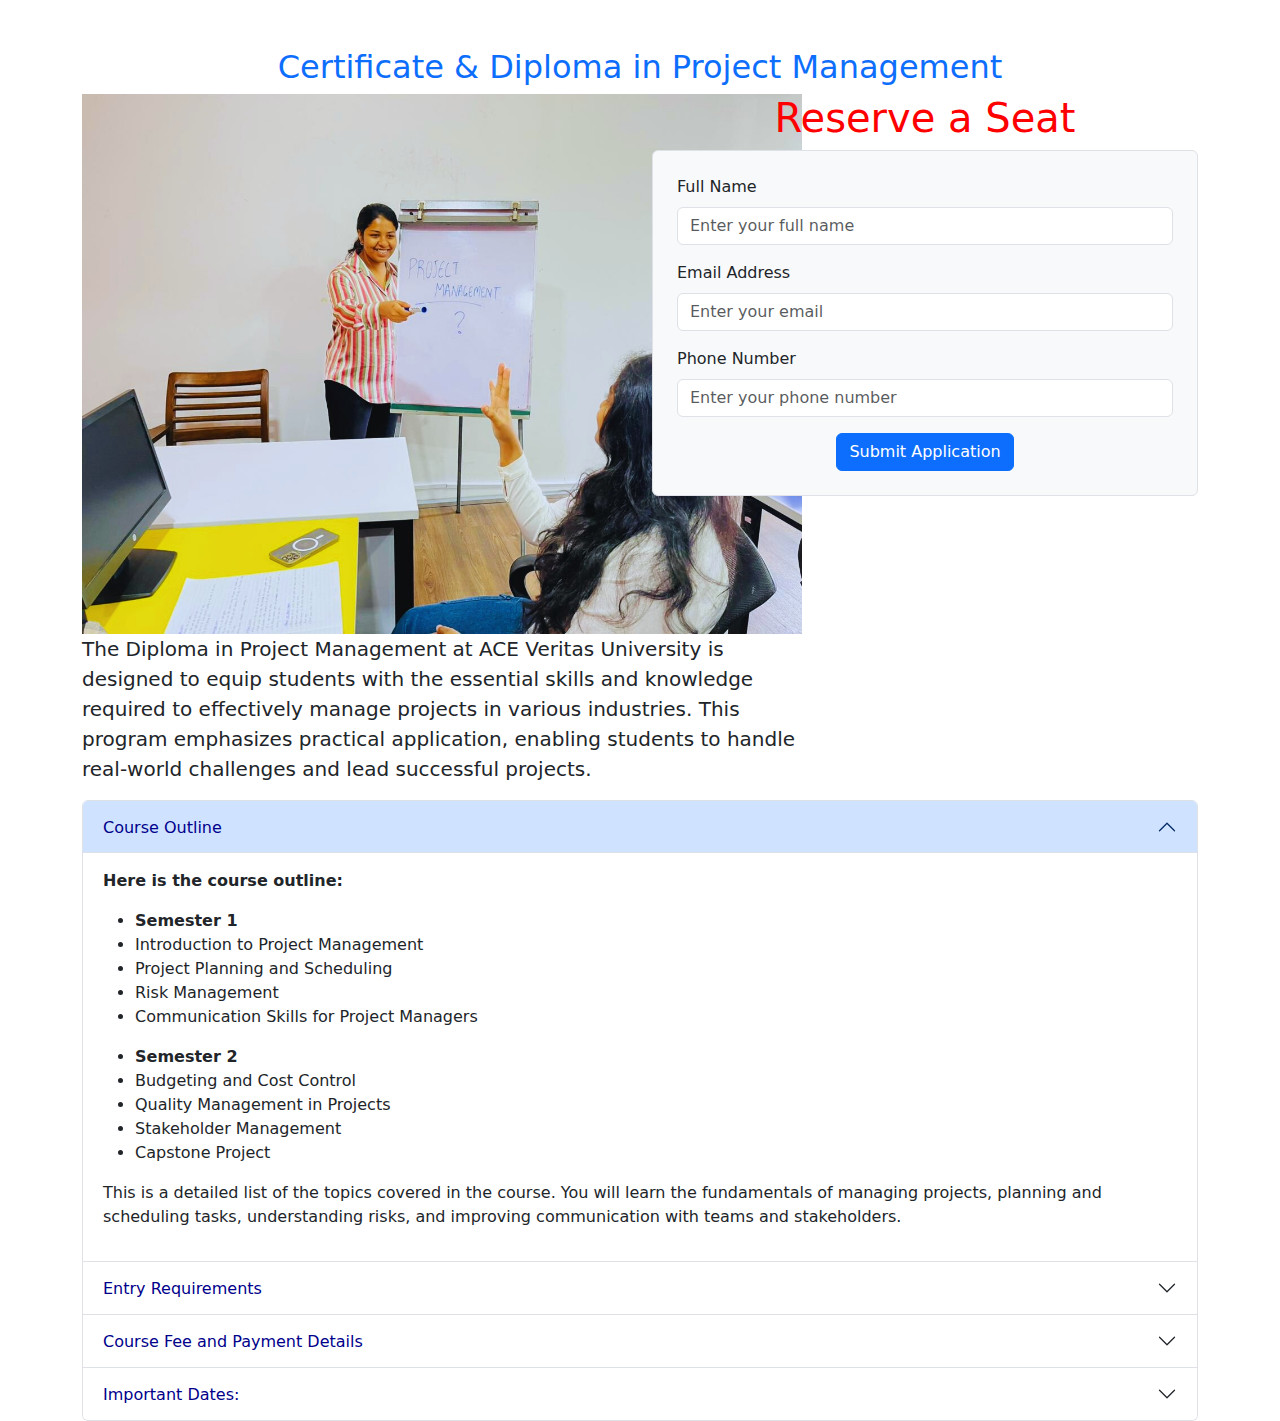
==== apply-certificate-diplome.html @ ae1cadb3 "d" ====
<!DOCTYPE html>
<html lang="en">
<head>
    <meta charset="UTF-8">
    <meta name="viewport" content="width=device-width, initial-scale=1">
    <title>Apply Now</title>
    <!-- Bootstrap CSS -->
    <link href="https://cdn.jsdelivr.net/npm/bootstrap@5.3.0/dist/css/bootstrap.min.css" rel="stylesheet">
</head>
<body>

<div class="container mt-5">
    <h2 class="text-primary" style="text-align: center;">Certificate & Diploma in Project Management</h2>
    <div class="row">
        <!-- Left Column for Text -->
        <div class="col-md-6 d-flex align-items-center">
            <div>
                
                <img style="height: 60vh;" src="./images/Certificate & Diploma in Project Management.jpg">
                <p class="lead">The Diploma in Project Management at ACE Veritas University is designed to equip students with the essential skills and knowledge required to effectively manage projects in various industries. This program emphasizes practical application, enabling students to handle real-world challenges and lead successful projects.</p>
            </div>
        </div>

        <!-- Right Column for Form -->
        <div class="col-md-6">
            <h1 style="text-align: center; color: red">Reserve a Seat</h1>
            <form action="submit_application.php" method="POST" class="p-4 border rounded bg-light">
                <!-- Full Name -->
                <div class="mb-3">
                    <label for="name" class="form-label">Full Name</label>
                    <input type="text" class="form-control" id="name" name="name" placeholder="Enter your full name" required>
                </div>

                <!-- Email -->
                <div class="mb-3">
                    <label for="email" class="form-label">Email Address</label>
                    <input type="email" class="form-control" id="email" name="email" placeholder="Enter your email" required>
                </div>

                <!-- Phone -->
                <div class="mb-3">
                    <label for="phone" class="form-label">Phone Number</label>
                    <input type="tel" class="form-control" id="phone" name="phone" placeholder="Enter your phone number" required>
                </div>

                <!-- Submit Button -->
                <div class="text-center">
                    <button type="submit" class="btn btn-primary">Submit Application</button>
                </div>
            </form>
        </div>
    </div>
    <div class="accordion" id="accordionExample">
        <div class="accordion-item">
          <h2 class="accordion-header">
            <button style="color: darkblue;" class="accordion-button" type="button" data-bs-toggle="collapse" data-bs-target="#collapseOne" aria-expanded="true" aria-controls="collapseOne">
                Course Outline 
            </button>
          </h2>
          <div id="collapseOne" class="accordion-collapse collapse show" data-bs-parent="#accordionExample">
            <div class="accordion-body">
                <p><strong>Here is the course outline:</strong></p>
                <ul>
                    <li><b>Semester 1</b></li>
                    <li>Introduction to Project Management</li>
                    <li>Project Planning and Scheduling</li>
                    <li>Risk Management</li>
                    <li>Communication Skills for Project Managers</li>
                </ul>
                <ul>
                    <li><b>Semester 2</b></li>
                    <li>Budgeting and Cost Control</li> 
                    <li> Quality Management in Projects</li>
                    <li>Stakeholder Management</li>
                    <li>Capstone Project</li>
                </ul>
                <p>This is a detailed list of the topics covered in the course. You will learn the fundamentals of managing projects, planning and scheduling tasks, understanding risks, and improving communication with teams and stakeholders.</p>
            </div>
          </div>
        </div>
        <div class="accordion-item">
          <h2 class="accordion-header">
            <button style="color: darkblue;" class="accordion-button collapsed" type="button" data-bs-toggle="collapse" data-bs-target="#collapseTwo" aria-expanded="false" aria-controls="collapseTwo">
                Entry Requirements
            </button>
          </h2>
          <div id="collapseTwo" class="accordion-collapse collapse" data-bs-parent="#accordionExample">
            <div class="accordion-body">
                <p><b>Obtained a minimum of:</b></p>
                <ul>
                    <li>a) Six (05) Pass grades in one sitting at the G.C.E. O/Level Examination, in any stream of study, or,                    </li>
                    <li>b) An equivalent or higher qualification acceptable to the Senate</li>
                    AND
                    <li>c) S Pass for English at the G.C.E. O/Level examination</li>
                </ul>
            </div>
          </div>
        </div>
        <div class="accordion-item">
          <h2 class="accordion-header">
            <button style="color: darkblue;" class="accordion-button collapsed" type="button" data-bs-toggle="collapse" data-bs-target="#collapseThree" aria-expanded="false" aria-controls="collapseThree">
                Course Fee and Payment Details
            </button>
          </h2>
          <div id="collapseThree" class="accordion-collapse collapse" data-bs-parent="#accordionExample">
            <div class="accordion-body">
                <ul>
                    <li>Course Fee: LKR 200,000</li>
                    <li>Registration Fee: LKR 5,000</li>
                </ul>
             </div>
          </div>
        </div>
        <div class="accordion-item">
            <h2 class="accordion-header">
              <button style="color: darkblue;" class="accordion-button collapsed" type="button" data-bs-toggle="collapse" data-bs-target="#collapseFour" aria-expanded="false" aria-controls="collapseFour">
                Important Dates: 
               </button>
            </h2>
            <div id="collapseFour" class="accordion-collapse collapse" data-bs-parent="#accordionExample">
              <div class="accordion-body">
                  <ul>
                      <li>Commencement Date – 5th March 2025</li>
                      <li>Deadline for Registration - 1st March 2025</li>
                  </ul>
               </div>
            </div>
          </div>
      </div>
</div>

<!-- Bootstrap JS -->
<script src="https://cdn.jsdelivr.net/npm/bootstrap@5.3.0/dist/js/bootstrap.bundle.min.js"></script>

</body>
</html>
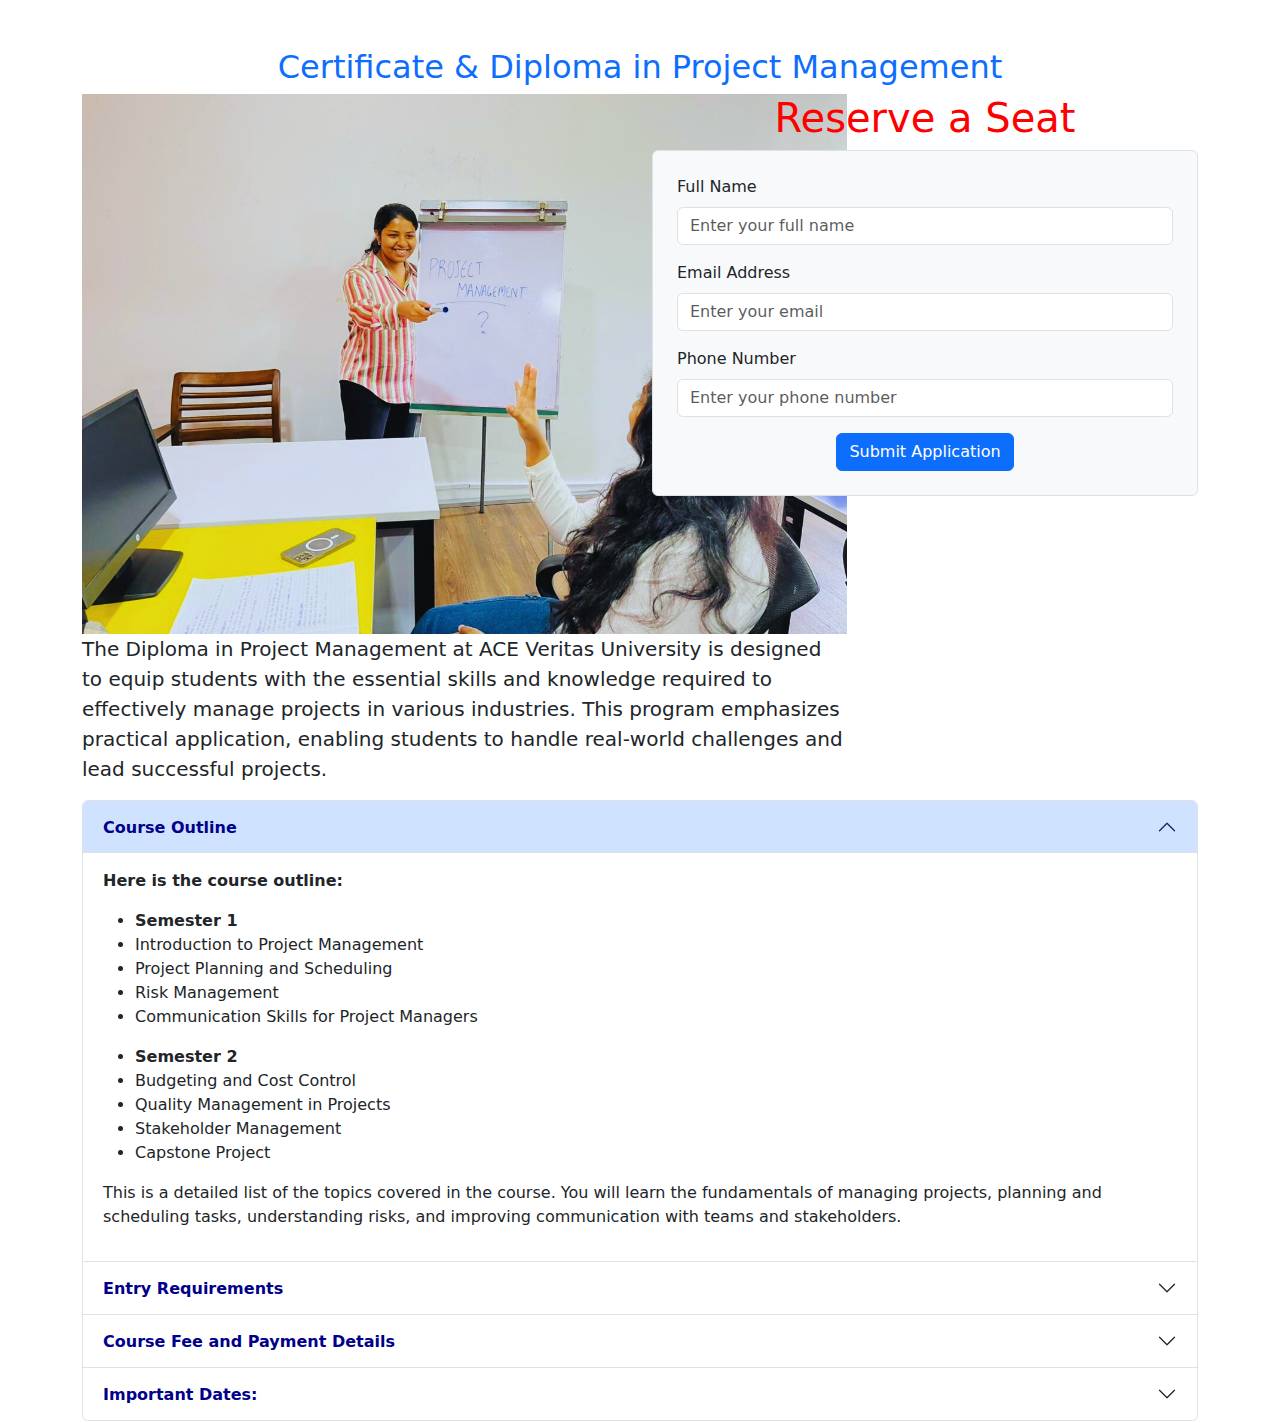
==== commit 94fece3b: "d" ====
--- a/apply-certificate-diplome.html
+++ b/apply-certificate-diplome.html
@@ -10,13 +10,13 @@
 <body>
 
 <div class="container mt-5">
-    <h2 class="text-primary" style="text-align: center;">Certificate & Diploma in Project Management</h2>
+    <h2 class="text-primary" style="text-align: center; color:rgba(12, 12, 107, 0.849);">Certificate & Diploma in Project Management</h2>
     <div class="row">
         <!-- Left Column for Text -->
         <div class="col-md-6 d-flex align-items-center">
             <div>
                 
-                <img style="height: 60vh;" src="./images/Certificate & Diploma in Project Management.jpg">
+                <img style="height: 60vh;width: 85vh;" src="./images/Certificate & Diploma in Project Management.jpg">
                 <p class="lead">The Diploma in Project Management at ACE Veritas University is designed to equip students with the essential skills and knowledge required to effectively manage projects in various industries. This program emphasizes practical application, enabling students to handle real-world challenges and lead successful projects.</p>
             </div>
         </div>
@@ -54,7 +54,7 @@
         <div class="accordion-item">
           <h2 class="accordion-header">
             <button style="color: darkblue;" class="accordion-button" type="button" data-bs-toggle="collapse" data-bs-target="#collapseOne" aria-expanded="true" aria-controls="collapseOne">
-                Course Outline 
+                <b>Course Outline</b>
             </button>
           </h2>
           <div id="collapseOne" class="accordion-collapse collapse show" data-bs-parent="#accordionExample">
@@ -81,14 +81,14 @@
         <div class="accordion-item">
           <h2 class="accordion-header">
             <button style="color: darkblue;" class="accordion-button collapsed" type="button" data-bs-toggle="collapse" data-bs-target="#collapseTwo" aria-expanded="false" aria-controls="collapseTwo">
-                Entry Requirements
+                <b>Entry Requirements</b>
             </button>
           </h2>
           <div id="collapseTwo" class="accordion-collapse collapse" data-bs-parent="#accordionExample">
             <div class="accordion-body">
                 <p><b>Obtained a minimum of:</b></p>
                 <ul>
-                    <li>a) Six (05) Pass grades in one sitting at the G.C.E. O/Level Examination, in any stream of study, or,                    </li>
+                    <li>a) Six (06) Pass grades in one sitting at the G.C.E. O/Level Examination, in any stream of study, or,                    </li>
                     <li>b) An equivalent or higher qualification acceptable to the Senate</li>
                     AND
                     <li>c) S Pass for English at the G.C.E. O/Level examination</li>
@@ -99,7 +99,7 @@
         <div class="accordion-item">
           <h2 class="accordion-header">
             <button style="color: darkblue;" class="accordion-button collapsed" type="button" data-bs-toggle="collapse" data-bs-target="#collapseThree" aria-expanded="false" aria-controls="collapseThree">
-                Course Fee and Payment Details
+                <b>Course Fee and Payment Details</b>
             </button>
           </h2>
           <div id="collapseThree" class="accordion-collapse collapse" data-bs-parent="#accordionExample">
@@ -114,7 +114,7 @@
         <div class="accordion-item">
             <h2 class="accordion-header">
               <button style="color: darkblue;" class="accordion-button collapsed" type="button" data-bs-toggle="collapse" data-bs-target="#collapseFour" aria-expanded="false" aria-controls="collapseFour">
-                Important Dates: 
+                <b>Important Dates:</b>
                </button>
             </h2>
             <div id="collapseFour" class="accordion-collapse collapse" data-bs-parent="#accordionExample">
